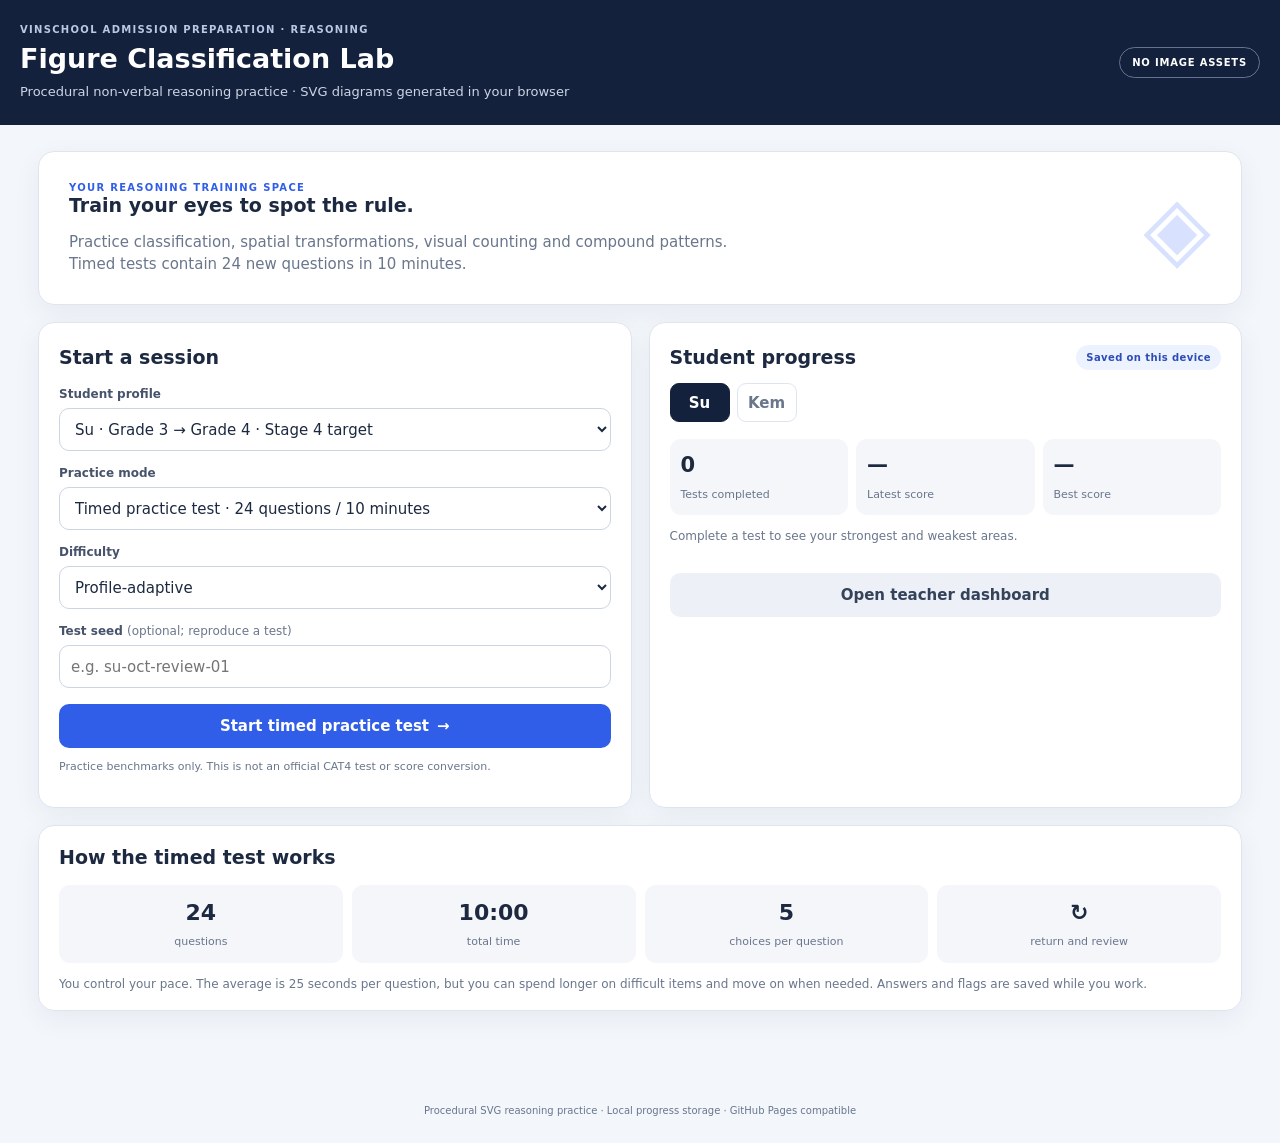
==== index.html @ 89560266 "Add files via upload" ====
<!doctype html>
<html lang="en">
<head>
<meta charset="utf-8"><meta name="viewport" content="width=device-width,initial-scale=1,viewport-fit=cover">
<meta name="theme-color" content="#14213d"><title>Figure Classification Lab · Timed Reasoning Simulator</title>
<link rel="stylesheet" href="styles.css">
</head>
<body>
<header class="app-header"><div><div class="eyebrow">VINSCHOOL ADMISSION PREPARATION · REASONING</div><h1>Figure Classification Lab</h1><p>Procedural non-verbal reasoning practice · SVG diagrams generated in your browser</p></div><div class="header-tag">NO IMAGE ASSETS</div></header>
<main id="app" class="shell">
<section id="homeView" class="view">
  <div class="hero card"><div><div class="eyebrow blue">YOUR REASONING TRAINING SPACE</div><h2>Train your eyes to spot the rule.</h2><p>Practice classification, spatial transformations, visual counting and compound patterns. Timed tests contain 24 new questions in 10 minutes.</p></div><div class="hero-mark" aria-hidden="true">◈</div></div>
  <div class="home-grid">
    <section class="card setup-card"><h2>Start a session</h2>
      <label for="studentSelect">Student profile</label><select id="studentSelect"><option value="Su">Su · Grade 3 → Grade 4 · Stage 4 target</option><option value="Kem">Kem · Grade 5 → Grade 6 · Stage 6 target</option><option value="Custom">Custom · Mixed challenge</option></select>
      <label for="modeSelect">Practice mode</label><select id="modeSelect"><option value="timed">Timed practice test · 24 questions / 10 minutes</option><option value="learning">Learning mode · immediate feedback</option><option value="review">Review mode · incorrect questions</option></select>
      <label for="difficultySelect">Difficulty</label><select id="difficultySelect"><option value="auto">Profile-adaptive</option><option value="1">1 · Foundation</option><option value="2">2 · Developing</option><option value="3">3 · Secure</option><option value="4">4 · Advanced</option><option value="5">5 · Expert</option></select>
      <label for="seedInput">Test seed <span class="optional">(optional; reproduce a test)</span></label><input id="seedInput" type="text" placeholder="e.g. su-oct-review-01" autocomplete="off">
      <button id="startButton" class="btn primary full">Start timed practice test <span>→</span></button><p class="muted tiny">Practice benchmarks only. This is not an official CAT4 test or score conversion.</p>
    </section>
    <section class="card profile-card"><div class="section-head"><h2>Student progress</h2><span class="pill">Saved on this device</span></div><div class="profile-tabs"><button class="tab active" data-profile="Su">Su</button><button class="tab" data-profile="Kem">Kem</button></div><div id="profileSummary" class="profile-summary"></div><div id="weaknessSummary" class="weakness-list"></div><button id="openTeacher" class="btn secondary full">Open teacher dashboard</button></section>
  </div>
  <section class="card how-card"><h2>How the timed test works</h2><div class="how-grid"><div><b>24</b><span>questions</span></div><div><b>10:00</b><span>total time</span></div><div><b>5</b><span>choices per question</span></div><div><b>↻</b><span>return and review</span></div></div><p class="muted">You control your pace. The average is 25 seconds per question, but you can spend longer on difficult items and move on when needed. Answers and flags are saved while you work.</p></section>
</section>
<section id="instructionsView" class="view hidden"><div class="card instructions"><div class="eyebrow blue">BEFORE YOU BEGIN</div><h2>Practice Test — Non-Verbal Reasoning</h2><div class="instruction-stats"><div><b>24</b><span>Questions</span></div><div><b>10:00</b><span>Time allowed</span></div><div><b>5</b><span>Answer choices</span></div></div><ul><li>Choose the best answer for every question.</li><li>You may move backwards and forwards between questions.</li><li>Use <b>Flag for review</b> when you want to revisit an item.</li><li>You can change answers until you submit or time expires.</li><li>The test submits automatically at 00:00.</li><li>Explanations are shown only after submission.</li></ul><div class="actions"><button id="backHome" class="btn secondary">Back</button><button id="confirmStart" class="btn primary">START TEST</button></div></div></section>
<section id="testView" class="view hidden">
 <div class="test-top card"><div><div class="eyebrow">TIMED PRACTICE · <span id="testStudentLabel">SU</span></div><h2 id="testHeading">Non-Verbal Reasoning</h2></div><div class="timer-wrap"><span class="timer-label">TIME REMAINING</span><strong id="timer" class="timer">10:00</strong></div></div>
 <div class="progress-wrap"><div class="progress-meta"><span id="progressText">Question 1 of 24</span><span id="answeredText">0 answered · 0 flagged</span></div><div class="progress-track"><div id="progressBar" class="progress-fill"></div></div></div>
 <div class="test-layout"><section class="card question-card"><div id="reviewOriginal" class="review-original hidden"></div><div class="question-meta"><span id="familyTag" class="pill">CLASSIFICATION</span><span id="difficultyTag" class="muted tiny">MEDIUM</span></div><h3 id="questionPrompt" class="question-prompt"></h3><div id="questionVisual" class="question-visual"></div><div id="answerOptions" class="answer-options"></div><div class="question-actions"><button id="prevQuestion" class="btn secondary">← Previous</button><button id="flagQuestion" class="btn flag">☆ Flag for review</button><button id="nextQuestion" class="btn primary">Next →</button></div></section>
 <aside class="card navigator-card"><div class="section-head"><h3>Question navigator</h3><span class="tiny muted">Tap to jump</span></div><div class="nav-legend"><span><i class="dot answered"></i>Answered</span><span><i class="dot flagged"></i>Flagged</span><span><i class="dot current"></i>Current</span></div><div id="questionNav" class="question-nav"></div><div class="nav-summary"><div><b id="navAnswered">0</b><span>Answered</span></div><div><b id="navUnanswered">24</b><span>Unanswered</span></div><div><b id="navFlagged">0</b><span>Flagged</span></div></div><button id="submitTest" class="btn danger full">Submit test</button><p class="tiny muted">Early submission asks for confirmation. Unanswered questions score zero.</p></aside></div>
</section>
<section id="resultsView" class="view hidden"><div class="card results-hero"><div class="eyebrow">ASSESSMENT COMPLETE</div><h2 id="resultTitle">Your results</h2><p id="resultSubtitle" class="muted"></p><div class="score-line"><strong id="scoreBig">0/24</strong><span id="scoreStatus" class="pill">REPAIR REQUIRED</span></div><div id="resultStats" class="result-stats"></div></div><div class="results-grid"><section class="card"><h3>Accuracy by reasoning family</h3><div id="familyAnalytics"></div></section><section class="card"><h3>Difficulty analysis</h3><div id="difficultyAnalytics"></div><h3 class="spaced">Three priority repair areas</h3><div id="weakestAreas"></div></section></div><section class="card"><div class="section-head"><h3>Question review</h3><div class="actions compact"><button id="exportCsv" class="btn secondary">Export CSV</button><button id="exportJson" class="btn secondary">Export JSON</button></div></div><div id="reviewList"></div><div class="actions"><button id="newTest" class="btn primary">Start another test</button><button id="dashboardFromResults" class="btn secondary">Teacher dashboard</button></div></section></section>
<section id="teacherView" class="view hidden"><div class="section-head page-heading"><div><div class="eyebrow blue">TEACHER AREA</div><h2>Progress dashboard</h2><p class="muted">Su and Kem records are stored separately on this device.</p></div><button id="backToHome" class="btn secondary">← Home</button></div><div class="profile-tabs large"><button class="tab active" data-teacher-profile="Su">Su</button><button class="tab" data-teacher-profile="Kem">Kem</button></div><div id="teacherStats" class="teacher-stats"></div><div class="results-grid"><section class="card"><h3>Accuracy by reasoning family</h3><div id="teacherFamilyAnalytics"></div><h3 class="spaced">Test history</h3><div id="historyList"></div></section><section class="card"><h3>Recurring error patterns</h3><div id="errorPatterns"></div><h3 class="spaced">Weakest reasoning categories</h3><div id="teacherWeakness"></div></section></div><section class="card" id="questionBankInspector"><div class="section-head"><div><h3>Question-bank inspection lab</h3><p class="muted tiny">Generate and inspect real procedural items, their rules, options and structural fingerprints.</p></div><span class="pill">TEACHER ONLY</span></div><div class="bank-controls"><label>Reasoning family<select id="bankFamily"><option value="all">All families</option></select></label><label>Question format<select id="bankFormat"><option value="all">All formats</option></select></label><label>Difficulty<select id="bankDifficulty"><option value="auto">Student profile</option><option value="1">Foundation</option><option value="2">Developing</option><option value="3">Secure</option><option value="4">Advanced</option><option value="5">Expert</option></select></label><button id="generateBankSamples" class="btn primary">Generate 20 samples</button><button id="exportBankSamples" class="btn secondary">Export question set</button></div><div id="bankDiversity" class="teacher-stats bank-summary"></div><div id="bankPreview"><p class="muted tiny">Generate a sample set to inspect the question bank.</p></div><div id="generationFailureLog" class="generation-failure-log" aria-live="polite"></div></section><section class="card"><div class="section-head"><h3>Error log</h3><div class="actions compact"><button id="teacherCsv" class="btn secondary">Export CSV</button><button id="teacherJson" class="btn secondary">Export JSON</button><button id="resetProgress" class="btn danger-outline">Reset this student</button></div></div><div id="teacherErrorLog"></div></section></section>
</main>
<div id="modal" class="modal hidden" role="dialog" aria-modal="true" aria-labelledby="modalTitle"><div class="modal-card"><h3 id="modalTitle">Confirm</h3><p id="modalText"></p><div class="actions"><button id="modalCancel" class="btn secondary">Cancel</button><button id="modalConfirm" class="btn primary">Confirm</button></div></div></div>
<footer>Procedural SVG reasoning practice · Local progress storage · GitHub Pages compatible</footer>
<script src="js/figureRenderer.js"></script><script src="js/geometryKernel.js"></script><script src="js/questionGenerators.js"></script><script src="js/diversityEngine.js"></script><script src="js/diversityExpansion.js"></script><script src="js/ruleComposition.js"></script><script src="js/dynamicReasoningEngine.js"></script><script src="js/advancedObjectReasoning.js"></script><script src="js/testEngine.js"></script><script src="js/progressStorage.js"></script><script src="js/analytics.js"></script><script src="js/app.js"></script>
</body></html>
---- styles.css ----
:root{--navy:#14213d;--ink:#1c2940;--muted:#69768c;--line:#dfe5ef;--paper:#f3f6fb;--card:#fff;--blue:#315ee8;--blue-light:#edf2ff;--green:#16834d;--green-light:#e8f7ee;--red:#bd3434;--red-light:#fff0ef;--amber:#9a6208;--amber-light:#fff5df;--shadow:0 8px 28px rgba(20,33,61,.055)}*{box-sizing:border-box}html{scroll-behavior:smooth}body{margin:0;background:var(--paper);color:var(--ink);font:15px/1.5 Inter,ui-sans-serif,system-ui,-apple-system,"Segoe UI",sans-serif}.app-header{background:var(--navy);color:white;padding:22px max(18px,calc((100vw - 1240px)/2));display:flex;justify-content:space-between;align-items:center;gap:16px}.app-header h1{font-size:clamp(20px,3vw,27px);margin:2px 0}.app-header p{margin:2px 0;color:#cbd5e4;font-size:13px}.eyebrow{font-size:10px;letter-spacing:.13em;font-weight:850;color:#b9c8e4}.eyebrow.blue{color:var(--blue)}.header-tag{border:1px solid #64738e;border-radius:99px;padding:7px 12px;font-size:10px;font-weight:800;letter-spacing:.08em;white-space:nowrap}.shell{max-width:1240px;margin:26px auto;padding:0 18px 48px}.view{display:grid;gap:17px}.hidden{display:none!important}.card{background:var(--card);border:1px solid var(--line);border-radius:16px;box-shadow:var(--shadow);padding:20px;min-width:0}.hero{display:flex;align-items:center;justify-content:space-between;gap:20px;padding:28px 30px}.hero h2{font-size:clamp(23px,4vw,34px);line-height:1.15;margin:8px 0}.hero p{max-width:680px;color:var(--muted);margin:0}.hero-mark{font-size:88px;color:#d8e2ff;line-height:1}.home-grid,.results-grid{display:grid;grid-template-columns:1fr 1fr;gap:17px}.card h2,.card h3{margin:0 0 14px}.card h2{font-size:19px}.card h3{font-size:16px}.setup-card label{display:block;font-size:12px;font-weight:750;margin:13px 0 5px;color:#46536a}.optional{font-weight:400;color:var(--muted)}select,input{width:100%;min-height:43px;border:1px solid #ccd5e3;border-radius:10px;background:white;color:var(--ink);font:inherit;padding:9px 11px}button{font:inherit;cursor:pointer}.btn{min-height:44px;border:0;border-radius:10px;padding:10px 15px;font-weight:800;display:inline-flex;align-items:center;justify-content:center;gap:8px}.btn:focus-visible,.tab:focus-visible,.question-nav button:focus-visible,.answer-choice:focus-visible{outline:3px solid #91aaff;outline-offset:2px}.btn.primary{background:var(--blue);color:white}.btn.secondary{background:#edf1f7;color:#34425a}.btn.danger{background:#a92d35;color:#fff}.btn.danger-outline{background:white;color:#a92d35;border:1px solid #e5b8bb}.btn.flag{background:var(--amber-light);color:var(--amber)}.btn.full{width:100%;margin-top:16px}.muted{color:var(--muted)}.tiny{font-size:11px}.pill{display:inline-flex;align-items:center;border-radius:99px;background:var(--blue-light);color:#2c4db8;padding:5px 10px;font-size:10px;font-weight:850;letter-spacing:.04em}.profile-card{display:flex;flex-direction:column}.section-head{display:flex;align-items:center;justify-content:space-between;gap:12px;flex-wrap:wrap}.section-head h2,.section-head h3{margin:0}.profile-tabs{display:flex;gap:7px;margin:12px 0}.tab{min-width:60px;min-height:39px;border:1px solid var(--line);border-radius:9px;background:#fff;color:var(--muted);font-weight:800}.tab.active{background:var(--navy);color:white;border-color:var(--navy)}.profile-summary{display:grid;grid-template-columns:repeat(3,1fr);gap:8px;margin:5px 0 12px}.mini-stat,.how-grid>div,.result-stat,.teacher-stat{background:#f4f6fa;border-radius:11px;padding:11px}.mini-stat b,.result-stat b,.teacher-stat b{display:block;font-size:21px}.mini-stat span,.result-stat span,.teacher-stat span,.how-grid span{font-size:11px;color:var(--muted)}.weakness-list{font-size:12px;display:grid;gap:6px;margin-bottom:12px}.weak-row{display:flex;justify-content:space-between;gap:8px;border-bottom:1px solid var(--line);padding:5px 0}.how-card{padding:17px 20px}.how-grid{display:grid;grid-template-columns:repeat(4,1fr);gap:9px}.how-grid>div{text-align:center}.how-grid b{display:block;font-size:22px}.how-card p{margin:12px 0 0;font-size:12px}.instructions{max-width:720px;margin:20px auto;padding:clamp(20px,5vw,38px)}.instructions h2{font-size:clamp(23px,4vw,31px);margin:7px 0 18px}.instruction-stats{display:grid;grid-template-columns:repeat(3,1fr);gap:9px;margin:20px 0}.instruction-stats>div{padding:14px;background:#f3f6fb;border-radius:12px;text-align:center}.instruction-stats b{display:block;font-size:25px}.instruction-stats span{font-size:11px;color:var(--muted)}.instructions li{margin:9px 0}.actions{display:flex;align-items:center;justify-content:space-between;gap:9px;flex-wrap:wrap;margin-top:20px}.actions.compact{margin:0}.test-top{display:flex;justify-content:space-between;align-items:center;gap:12px}.test-top h2{margin:3px 0 0}.timer-wrap{text-align:center;background:#f1f4fb;border-radius:12px;padding:8px 16px;min-width:120px}.timer-label{display:block;font-size:9px;font-weight:850;letter-spacing:.1em;color:var(--muted)}.timer{font-size:30px;line-height:1.2;font-variant-numeric:tabular-nums;color:var(--navy)}.timer.urgent{color:var(--red)}.progress-wrap{padding:0 3px}.progress-meta{display:flex;justify-content:space-between;gap:8px;font-size:12px;font-weight:750;margin-bottom:7px}.progress-track{height:8px;background:#e2e8f2;border-radius:99px;overflow:hidden}.progress-fill{height:100%;width:0;background:var(--blue);transition:width .2s}.test-layout{display:grid;grid-template-columns:minmax(0,1fr) 270px;gap:16px;align-items:start}.question-card{padding:clamp(15px,2.5vw,24px)}.question-meta{display:flex;justify-content:space-between;align-items:center;gap:10px}.question-prompt{font-size:clamp(16px,2.2vw,20px);line-height:1.35;margin:13px 0 16px}.question-visual{display:grid;grid-template-columns:repeat(auto-fit,minmax(min(100%,150px),1fr));gap:10px;align-items:stretch;margin:10px 0 17px}.figure-card{border:1px solid var(--line);border-radius:12px;background:#fff;padding:9px;min-width:0;text-align:center}.figure-label{font-size:11px;font-weight:850;color:#59667c;margin-bottom:5px}.figure-card svg{display:block;width:100%;height:auto;max-height:185px;overflow:visible}.answer-options{display:grid;grid-template-columns:repeat(4,minmax(0,1fr));gap:10px}.answer-choice{border:1.5px solid var(--line);border-radius:12px;background:#fff;padding:8px;min-width:0;min-height:132px;display:flex;flex-direction:column;align-items:center;justify-content:flex-start;gap:5px;color:var(--ink)}.answer-choice:hover{border-color:#91a8fa;background:#fafbff}.answer-choice.selected{border:2px solid var(--blue);background:var(--blue-light);padding:7px}.answer-choice .choice-letter{font-size:12px;font-weight:900;color:#52617a}.answer-choice svg{width:100%;max-width:180px;height:auto;max-height:125px}.question-actions{display:flex;align-items:center;justify-content:space-between;gap:8px;flex-wrap:wrap;margin-top:18px}.navigator-card{position:sticky;top:12px}.nav-legend{display:flex;gap:9px;flex-wrap:wrap;font-size:10px;color:var(--muted);margin:10px 0}.nav-legend span{display:flex;align-items:center;gap:4px}.dot{display:inline-block;width:9px;height:9px;border-radius:50%;background:#e8edf4}.dot.answered{background:#45a878}.dot.flagged{background:#e0a12d}.dot.current{background:var(--blue)}.question-nav{display:grid;grid-template-columns:repeat(4,1fr);gap:6px}.question-nav button{min-height:39px;border:1px solid var(--line);border-radius:8px;background:#f7f8fb;color:#48556c;font-weight:800;font-size:12px;position:relative}.question-nav button.answered{background:var(--green-light);border-color:#b8e2c8;color:#17613b}.question-nav button.flagged:after{content:"";position:absolute;right:3px;top:3px;width:7px;height:7px;background:#e0a12d;border-radius:50%}.question-nav button.current{outline:2px solid var(--blue);outline-offset:1px}.nav-summary{display:grid;grid-template-columns:repeat(3,1fr);gap:5px;margin:13px 0}.nav-summary div{text-align:center;background:#f5f7fa;border-radius:8px;padding:7px}.nav-summary b{display:block;font-size:17px}.nav-summary span{font-size:9px;color:var(--muted)}.navigator-card>p{margin-bottom:0}.results-hero{padding:24px}.results-hero h2{font-size:25px;margin:5px 0}.score-line{display:flex;align-items:center;gap:12px;flex-wrap:wrap;margin:16px 0}.score-line strong{font-size:clamp(36px,7vw,55px);letter-spacing:-.04em}.result-stats{display:grid;grid-template-columns:repeat(5,1fr);gap:8px}.result-stat{min-width:0}.results-grid{margin:0}.bar-row{margin:10px 0}.bar-head{display:flex;justify-content:space-between;gap:8px;font-size:12px;margin-bottom:4px}.bar-track{height:8px;background:#e9edf4;border-radius:99px;overflow:hidden}.bar-fill{height:100%;background:#5275e8;border-radius:99px}.spaced{margin-top:20px!important}.review-item{border-top:1px solid var(--line);padding:15px 0}.review-item:first-child{border-top:0}.review-head{display:flex;justify-content:space-between;gap:8px;flex-wrap:wrap}.review-item p{font-size:13px;margin:7px 0}.review-diagrams{display:grid;grid-template-columns:repeat(auto-fit,minmax(110px,1fr));gap:6px;margin:9px 0}.review-diagrams .figure-card svg{max-height:110px}.correct-text{color:var(--green);font-weight:800}.wrong-text{color:var(--red);font-weight:800}.teacher-stats{display:grid;grid-template-columns:repeat(5,1fr);gap:9px}.history-row{display:flex;justify-content:space-between;gap:8px;border-bottom:1px solid var(--line);padding:9px 0;font-size:12px}.error-table{width:100%;border-collapse:collapse;font-size:11px}.error-table th,.error-table td{text-align:left;padding:8px;border-bottom:1px solid var(--line);vertical-align:top}.error-scroll{overflow-x:auto}.page-heading h2{margin:4px 0}.modal{position:fixed;inset:0;background:#101a2db8;display:grid;place-items:center;padding:18px;z-index:10}.modal-card{width:min(100%,430px);background:white;border-radius:16px;padding:22px;box-shadow:0 18px 70px #0003}.modal-card h3{margin:0 0 8px}.modal-card p{color:var(--muted)}footer{text-align:center;color:var(--muted);font-size:10px;padding:18px 10px 25px}button:disabled{opacity:.5;cursor:not-allowed}
@media(max-width:900px){.test-layout{grid-template-columns:minmax(0,1fr) 230px}.teacher-stats{grid-template-columns:repeat(3,1fr)}}
@media(max-width:700px){.shell{margin:16px auto;padding:0 12px 30px}.home-grid,.results-grid{grid-template-columns:1fr}.test-layout{grid-template-columns:1fr}.navigator-card{position:static;order:2}.question-nav{grid-template-columns:repeat(8,1fr)}.answer-choice{min-height:115px}.answer-choice svg{max-height:105px}.result-stats{grid-template-columns:repeat(3,1fr)}.teacher-stats{grid-template-columns:repeat(2,1fr)}}
@media(max-width:430px){.app-header{padding:16px}.header-tag{display:none}.hero{padding:21px}.hero-mark{font-size:55px}.card{padding:15px}.question-nav{grid-template-columns:repeat(6,1fr)}.answer-options{grid-template-columns:repeat(2,minmax(0,1fr));gap:8px}.answer-choice{min-height:130px}.answer-choice svg{max-height:118px}.question-actions .btn{flex:1}.timer-wrap{min-width:100px;padding:7px 10px}.timer{font-size:26px}.test-top h2{font-size:16px}.profile-summary{grid-template-columns:repeat(3,1fr)}.result-stats{grid-template-columns:repeat(2,1fr)}.how-grid{grid-template-columns:repeat(2,1fr)}.instruction-stats{grid-template-columns:repeat(3,1fr)}}
@media(max-width:350px){.question-nav{grid-template-columns:repeat(4,1fr)}.question-actions{gap:6px}.question-actions .btn{font-size:12px;padding:9px}.progress-meta{font-size:10px}}

.test-top{position:sticky;top:0;z-index:4}
.review-original{border:1px solid #ecd9aa;background:#fffaf0;border-radius:12px;padding:12px;margin-bottom:15px}.review-original h4{margin:0 0 7px}.review-original p{font-size:12px;margin:5px 0}.review-original .figure-card{background:#fff}

.option-reasons{margin:10px 0;padding:10px 12px;background:#f5f7fb;border-radius:9px;font-size:12px}.option-reasons summary{font-weight:800;cursor:pointer}.option-reasons p{margin:7px 0}

/* Teacher question-bank inspection lab */
.bank-controls{display:grid;grid-template-columns:repeat(3,minmax(0,1fr));gap:10px;align-items:end;margin:14px 0}.bank-controls label{font-size:11px;font-weight:800;color:#526078}.bank-controls select{display:block;margin-top:5px}.bank-controls button{min-height:43px}.bank-summary{grid-template-columns:repeat(5,1fr);margin:12px 0}.bank-question{border-top:1px solid var(--line);padding:15px 0}.bank-question h4{margin:0 0 8px}.bank-meta{display:flex;gap:6px;flex-wrap:wrap;margin:6px 0}.bank-meta span{font-size:10px;background:#f1f4f9;border-radius:99px;padding:4px 8px;color:#4d5a70}.bank-figures{display:grid;grid-template-columns:repeat(auto-fit,minmax(105px,1fr));gap:7px;margin:8px 0}.bank-figures .figure-card svg{max-height:105px}.bank-question details{margin-top:8px;background:#f7f8fb;border-radius:9px;padding:9px 11px;font-size:12px}.bank-question details summary{font-weight:800;cursor:pointer}.bank-question p{font-size:12px;margin:6px 0}
@media(max-width:700px){.bank-controls{grid-template-columns:1fr 1fr}.bank-summary{grid-template-columns:repeat(2,1fr)}}
@media(max-width:430px){.bank-controls{grid-template-columns:1fr}.bank-summary{grid-template-columns:repeat(2,1fr)}}

/* Five-choice CAT4-style option grid */
.answer-options{grid-template-columns:repeat(5,minmax(0,1fr))}.instruction-stats{grid-template-columns:repeat(3,1fr)}
@media(max-width:760px){.answer-options{grid-template-columns:repeat(3,minmax(0,1fr))}}
@media(max-width:480px){.answer-options{grid-template-columns:repeat(2,minmax(0,1fr))}}

/* Logic-matrix question layout */
.question-visual.matrix-visual{grid-template-columns:repeat(3,minmax(0,1fr));max-width:620px;margin-inline:auto}.question-visual.matrix-visual .figure-card{padding:5px}.question-visual.matrix-visual .figure-label{font-size:9px}.question-visual.matrix-visual .figure-card svg{max-height:125px}.matrix-missing{display:grid;place-items:center;min-height:90px;font-size:36px;font-weight:800;color:#64748b;background:#f8fafc}
@media(max-width:520px){.question-visual.matrix-visual .figure-card svg{max-height:95px}.question-visual.matrix-visual .figure-card{padding:3px}}

.generation-failure-log{margin-top:10px;font-size:11px;color:#8b3b26}.generation-failure-log:empty{display:none}.generation-failure-log ul{margin:5px 0;padding-left:18px}.generation-failure-log li{margin:3px 0}
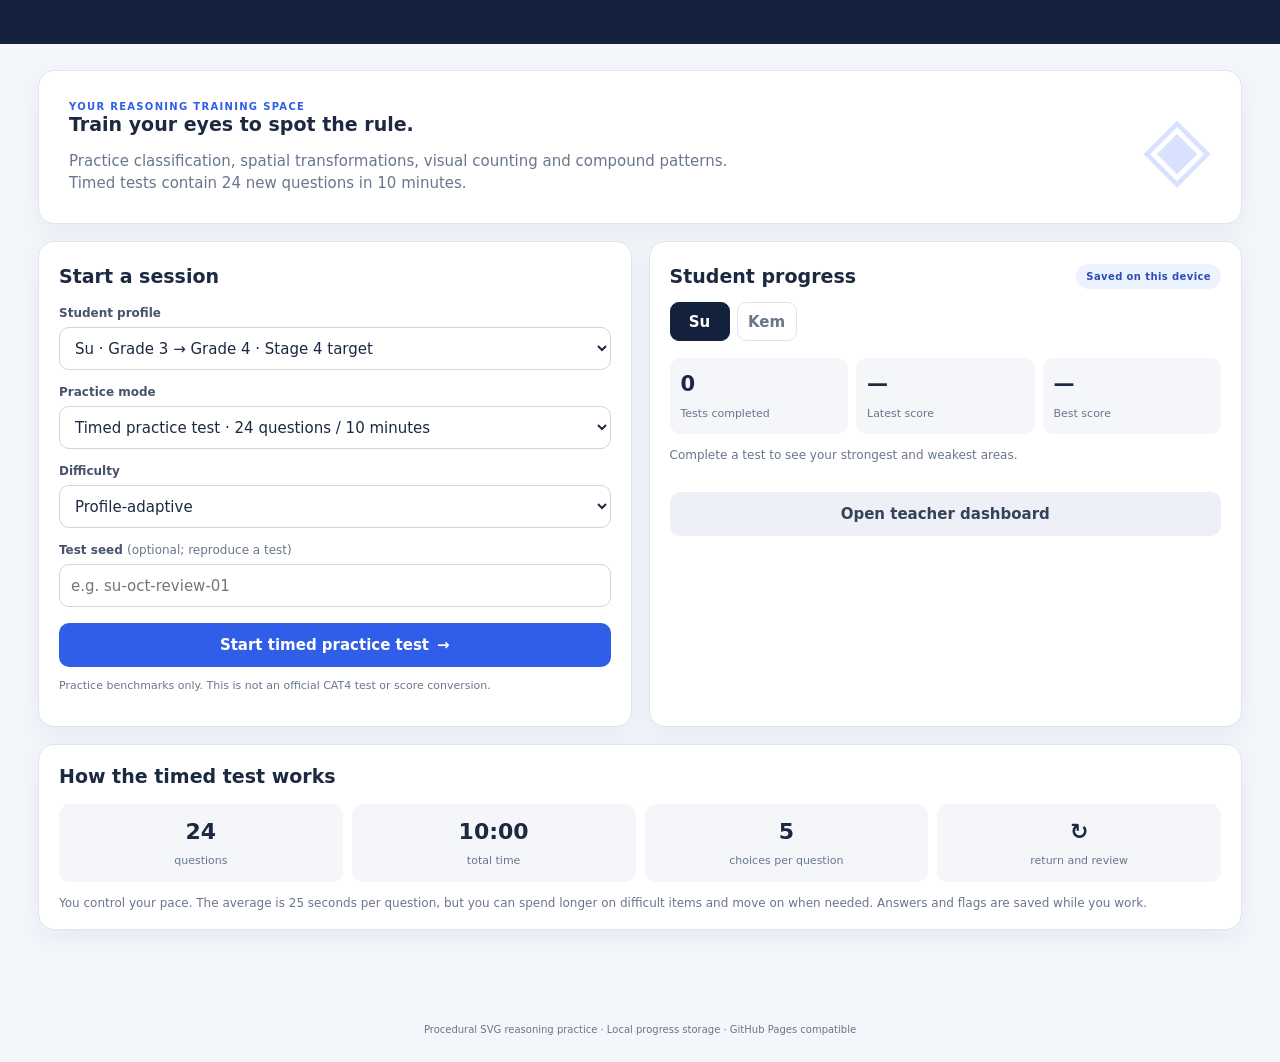
==== commit f022ff41: "Update index.html" ====
--- a/index.html
+++ b/index.html
@@ -6,7 +6,7 @@
 <link rel="stylesheet" href="styles.css">
 </head>
 <body>
-<header class="app-header"><div><div class="eyebrow">VINSCHOOL ADMISSION PREPARATION · REASONING</div><h1>Figure Classification Lab</h1><p>Procedural non-verbal reasoning practice · SVG diagrams generated in your browser</p></div><div class="header-tag">NO IMAGE ASSETS</div></header>
+<header class="app-header"><div><div class="eyebrow"></div></header>
 <main id="app" class="shell">
 <section id="homeView" class="view">
   <div class="hero card"><div><div class="eyebrow blue">YOUR REASONING TRAINING SPACE</div><h2>Train your eyes to spot the rule.</h2><p>Practice classification, spatial transformations, visual counting and compound patterns. Timed tests contain 24 new questions in 10 minutes.</p></div><div class="hero-mark" aria-hidden="true">◈</div></div>
